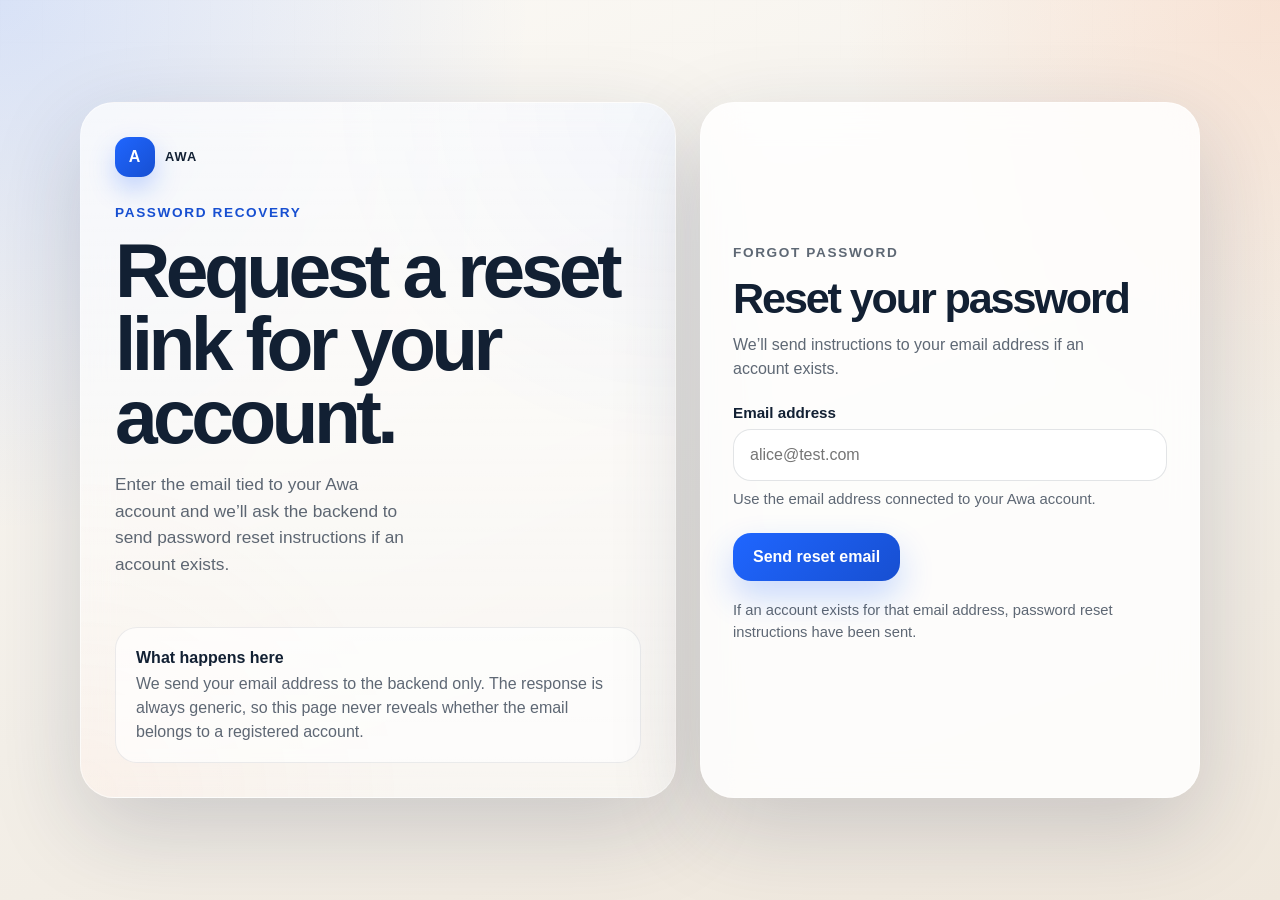
==== forgot-password.html @ 2331d87d "AWAWEB-101: forgot passsword impl" ====
<!DOCTYPE html>
<html lang="en">
<head>
  <meta charset="UTF-8" />
  <meta name="viewport" content="width=device-width, initial-scale=1.0" />
  <title>Awa - Forgot Password</title>
  <meta name="color-scheme" content="light" />
  <style>
    :root {
      --bg: #f3efe8;
      --surface: rgba(255, 255, 255, 0.84);
      --surface-strong: #ffffff;
      --text: #122033;
      --muted: rgba(18, 32, 51, 0.68);
      --line: rgba(18, 32, 51, 0.12);
      --accent: #1f66ff;
      --accent-deep: #174fd1;
      --success: #0b8f5a;
      --danger: #c0392b;
      --shadow: 0 30px 90px rgba(25, 40, 70, 0.18);
    }

    * { box-sizing: border-box; }
    html, body { min-height: 100%; }

    body {
      margin: 0;
      color: var(--text);
      font-family: "Space Grotesk", "Segoe UI", sans-serif;
      background:
        radial-gradient(circle at top left, rgba(31, 102, 255, 0.16), transparent 34%),
        radial-gradient(circle at top right, rgba(255, 139, 82, 0.16), transparent 28%),
        linear-gradient(160deg, #fcfaf6 0%, #f3efe8 55%, #efe7dc 100%);
    }

    body::before {
      content: "";
      position: fixed;
      inset: 0;
      pointer-events: none;
      background-image:
        linear-gradient(rgba(18, 32, 51, 0.035) 1px, transparent 1px),
        linear-gradient(90deg, rgba(18, 32, 51, 0.035) 1px, transparent 1px);
      background-size: 42px 42px;
      mask-image: linear-gradient(to bottom, rgba(0, 0, 0, 0.18), transparent 88%);
      opacity: 0.55;
    }

    a { color: inherit; }

    .shell {
      position: relative;
      min-height: 100vh;
      display: grid;
      place-items: center;
      padding: 28px 16px;
    }

    .page {
      width: min(1120px, 100%);
      display: grid;
      grid-template-columns: minmax(280px, 1fr) minmax(320px, 500px);
      gap: 24px;
      align-items: stretch;
    }

    .brand-panel,
    .form-panel {
      position: relative;
      overflow: hidden;
      border: 1px solid rgba(255, 255, 255, 0.48);
      box-shadow: var(--shadow);
      backdrop-filter: blur(18px);
    }

    .brand-panel {
      border-radius: 34px;
      padding: 34px;
      background:
        linear-gradient(180deg, rgba(255, 255, 255, 0.7), rgba(255, 255, 255, 0.5)),
        radial-gradient(circle at top right, rgba(31, 102, 255, 0.14), transparent 38%),
        radial-gradient(circle at bottom left, rgba(255, 139, 82, 0.12), transparent 36%);
      display: flex;
      flex-direction: column;
      justify-content: space-between;
      gap: 32px;
      min-height: 620px;
    }

    .brand {
      display: inline-flex;
      align-items: center;
      gap: 10px;
      font-weight: 700;
      letter-spacing: 0.08em;
      text-transform: uppercase;
      font-size: 0.8rem;
    }

    .brand-mark {
      width: 40px;
      height: 40px;
      border-radius: 14px;
      display: grid;
      place-items: center;
      color: #fff;
      background: linear-gradient(135deg, var(--accent), var(--accent-deep));
      box-shadow: 0 12px 26px rgba(31, 102, 255, 0.26);
      font-size: 1rem;
    }

    .brand-copy { max-width: 32rem; }

    .eyebrow {
      margin: 0 0 14px;
      color: var(--accent-deep);
      font-size: 0.85rem;
      font-weight: 700;
      letter-spacing: 0.12em;
      text-transform: uppercase;
    }

    h1, h2, p { margin-top: 0; }

    h1 {
      font-size: clamp(2.6rem, 6vw, 4.9rem);
      line-height: 0.95;
      letter-spacing: -0.06em;
      margin-bottom: 18px;
    }

    .lead {
      color: var(--muted);
      font-size: 1.08rem;
      line-height: 1.55;
      max-width: 32ch;
    }

    .panel-note {
      display: grid;
      gap: 12px;
      padding: 18px 18px 18px 20px;
      border-radius: 22px;
      background: rgba(255, 255, 255, 0.66);
      border: 1px solid rgba(18, 32, 51, 0.08);
      color: var(--muted);
      line-height: 1.5;
    }

    .panel-note strong {
      color: var(--text);
      display: block;
      margin-bottom: 2px;
    }

    .form-panel {
      border-radius: 34px;
      background: var(--surface);
      padding: 32px;
      display: flex;
      flex-direction: column;
      justify-content: center;
    }

    .form-card { display: grid; gap: 22px; }

    .heading { display: grid; gap: 10px; }

    .heading h2 {
      font-size: clamp(2rem, 4vw, 2.7rem);
      letter-spacing: -0.05em;
      margin-bottom: 0;
    }

    .heading p {
      color: var(--muted);
      line-height: 1.55;
      max-width: 44ch;
      margin-bottom: 0;
    }

    .status {
      display: none;
      padding: 14px 16px;
      border-radius: 18px;
      border: 1px solid transparent;
      line-height: 1.45;
    }

    .status[data-visible="true"] { display: block; }

    .status--error {
      color: var(--danger);
      background: rgba(192, 57, 43, 0.08);
      border-color: rgba(192, 57, 43, 0.18);
    }

    .status--success {
      color: var(--success);
      background: rgba(11, 143, 90, 0.09);
      border-color: rgba(11, 143, 90, 0.18);
    }

    .form { display: grid; gap: 16px; }

    .field { display: grid; gap: 8px; }

    label {
      font-size: 0.95rem;
      font-weight: 700;
    }

    input {
      width: 100%;
      border: 1px solid var(--line);
      border-radius: 18px;
      background: var(--surface-strong);
      padding: 16px;
      color: var(--text);
      font: inherit;
      font-size: 1rem;
      outline: none;
      transition: border-color 0.16s ease, box-shadow 0.16s ease;
    }

    input:focus {
      border-color: rgba(31, 102, 255, 0.42);
      box-shadow: 0 0 0 4px rgba(31, 102, 255, 0.12);
    }

    .helper {
      color: var(--muted);
      font-size: 0.93rem;
      line-height: 1.45;
    }

    .actions {
      display: flex;
      flex-wrap: wrap;
      gap: 12px;
      align-items: center;
      margin-top: 6px;
    }

    .button {
      border: 0;
      border-radius: 18px;
      padding: 15px 20px;
      font: inherit;
      font-weight: 700;
      cursor: pointer;
      transition: transform 0.16s ease, box-shadow 0.16s ease, opacity 0.16s ease;
    }

    .button:disabled {
      cursor: not-allowed;
      opacity: 0.65;
    }

    .button--primary {
      color: #fff;
      background: linear-gradient(135deg, var(--accent), var(--accent-deep));
      box-shadow: 0 16px 34px rgba(31, 102, 255, 0.24);
    }

    .button--primary:hover:not(:disabled),
    .button--primary:focus-visible:not(:disabled) {
      transform: translateY(-1px);
      box-shadow: 0 20px 42px rgba(31, 102, 255, 0.3);
    }

    .button--secondary {
      color: var(--text);
      background: rgba(255, 255, 255, 0.88);
      border: 1px solid var(--line);
      text-decoration: none;
      display: inline-flex;
      align-items: center;
      justify-content: center;
    }

    .button--secondary:hover,
    .button--secondary:focus-visible {
      transform: translateY(-1px);
    }

    .footer-note {
      margin-top: 2px;
      color: var(--muted);
      font-size: 0.92rem;
      line-height: 1.5;
    }

    .hidden { display: none !important; }

    @media (max-width: 940px) {
      .page { grid-template-columns: 1fr; }
      .brand-panel { min-height: auto; }
    }

    @media (max-width: 640px) {
      .shell { padding: 14px; }
      .brand-panel, .form-panel { border-radius: 28px; padding: 22px; }
      .brand-copy { max-width: none; }
      .actions { flex-direction: column; align-items: stretch; }
      .button, .button--secondary { width: 100%; }
    }
  </style>
</head>
<body>
  <main class="shell">
    <section class="page" aria-label="Forgot password page">
      <div class="brand-panel">
        <div>
          <div class="brand" aria-label="Awa">
            <span class="brand-mark">a</span>
            <span>Awa</span>
          </div>

          <div class="brand-copy" style="margin-top: 28px;">
            <p class="eyebrow">Password recovery</p>
            <h1>Request a reset link for your account.</h1>
            <p class="lead">
              Enter the email tied to your Awa account and we’ll ask the backend to
              send password reset instructions if an account exists.
            </p>
          </div>
        </div>

        <div class="panel-note" aria-label="Forgot password summary">
          <div>
            <strong>What happens here</strong>
            We send your email address to the backend only. The response is always
            generic, so this page never reveals whether the email belongs to a
            registered account.
          </div>
        </div>
      </div>

      <div class="form-panel">
        <div class="form-card">
          <div class="heading">
            <p class="eyebrow">Forgot password</p>
            <h2>Reset your password</h2>
            <p>We’ll send instructions to your email address if an account exists.</p>
          </div>

          <div class="status" id="status" role="status" aria-live="polite"></div>

          <form class="form" id="forgotForm" novalidate>
            <div class="field">
              <label for="email">Email address</label>
              <input id="email" name="email" type="email" autocomplete="email" inputmode="email" required placeholder="alice@test.com" />
              <div class="helper">Use the email address connected to your Awa account.</div>
            </div>

            <div class="actions">
              <button class="button button--primary" id="submitButton" type="submit">Send reset email</button>
              <a class="button button--secondary hidden" id="backButton" href="./index.html">Back to site</a>
            </div>

            <p class="footer-note" id="footerNote">
              If an account exists for that email address, password reset instructions will be sent.
            </p>
          </form>
        </div>
      </div>
    </section>
  </main>

  <script>
    (function () {
      const config = window.AWA_PASSWORD_RESET_CONFIG || window.AWA_AUTH_PAGES_CONFIG || {};
      const apiBaseUrl = config.apiBaseUrl || "";
      const forgotPasswordPath = config.forgotPasswordPath || "/api/auth/forgot-password";
      const endpoint = new URL(forgotPasswordPath, apiBaseUrl || window.location.origin).toString();
      const form = document.getElementById("forgotForm");
      const status = document.getElementById("status");
      const emailInput = document.getElementById("email");
      const submitButton = document.getElementById("submitButton");
      const footerNote = document.getElementById("footerNote");
      const backButton = document.getElementById("backButton");

      const successMessage = "If an account exists for that email address, password reset instructions have been sent.";

      if (config.siteUrl) {
        backButton.href = config.siteUrl;
        backButton.classList.remove("hidden");
      }

      function setFormEnabled(enabled) {
        emailInput.disabled = !enabled;
        submitButton.disabled = !enabled;
      }

      function showStatus(message, type) {
        status.textContent = message;
        status.className = "status status--" + type;
        status.dataset.visible = "true";
      }

      function clearStatus() {
        status.dataset.visible = "false";
        status.textContent = "";
        status.className = "status";
      }

      function validateEmail(email) {
        if (!email) {
          return "Enter your email address.";
        }

        if (!/^\S+@\S+\.\S+$/.test(email)) {
          return "Enter a valid email address.";
        }

        return "";
      }

      function resetView() {
        form.reset();
        setFormEnabled(true);
        submitButton.textContent = "Send reset email";
        footerNote.textContent = successMessage;
      }

      async function submitForgotPassword(event) {
        event.preventDefault();

        const email = emailInput.value.trim();
        const validationMessage = validateEmail(email);

        if (validationMessage) {
          showStatus(validationMessage, "error");
          return;
        }

        setFormEnabled(false);
        submitButton.textContent = "Sending...";
        clearStatus();

        try {
          const response = await fetch(endpoint, {
            method: "POST",
            headers: {
              "Content-Type": "application/json",
              Accept: "application/json",
            },
            body: JSON.stringify({ email: email }),
          });

          const contentType = response.headers.get("content-type") || "";
          const payload = contentType.includes("application/json") ? await response.json().catch(() => null) : null;

          if (!response.ok) {
            showStatus(payload?.message || payload?.error || mapErrorMessage(response.status), "error");
            setFormEnabled(true);
            submitButton.textContent = "Send reset email";
            return;
          }

          showStatus(payload?.message || successMessage, "success");
          footerNote.textContent = successMessage;
          submitButton.textContent = "Send another email";
          emailInput.value = "";
          emailInput.focus();
          setFormEnabled(true);
        } catch (error) {
          showStatus("We could not reach the server. Check your connection and try again.", "error");
          setFormEnabled(true);
          submitButton.textContent = "Send reset email";
        }
      }

      function mapErrorMessage(statusCode) {
        switch (statusCode) {
          case 400:
            return "Please check the email address and try again.";
          case 429:
            return "Too many requests were made. Please wait a moment and try again.";
          default:
            return "We could not send the reset email right now. Please try again.";
        }
      }

      emailInput.addEventListener("input", function () {
        if (status.dataset.visible === "true" && status.classList.contains("status--error")) {
          clearStatus();
        }
      });

      form.addEventListener("submit", submitForgotPassword);
      resetView();
    })();
  </script>
</body>
</html>
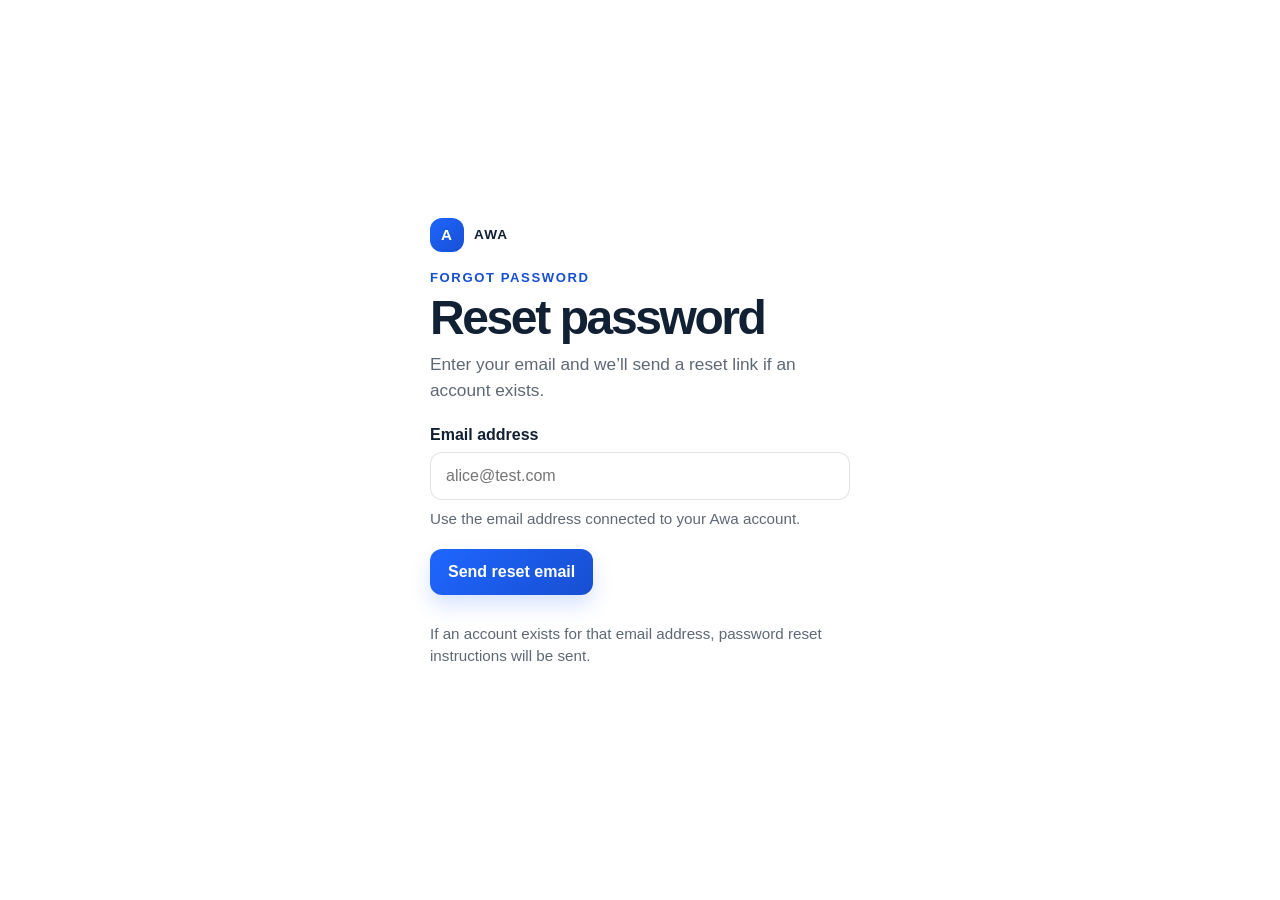
==== commit 0e9945e4: "AWA-100-02: update UI" ====
--- a/forgot-password.html
+++ b/forgot-password.html
@@ -7,9 +7,7 @@
   <meta name="color-scheme" content="light" />
   <style>
     :root {
-      --bg: #f3efe8;
-      --surface: rgba(255, 255, 255, 0.84);
-      --surface-strong: #ffffff;
+      --bg: #ffffff;
       --text: #122033;
       --muted: rgba(18, 32, 51, 0.68);
       --line: rgba(18, 32, 51, 0.12);
@@ -17,7 +15,7 @@
       --accent-deep: #174fd1;
       --success: #0b8f5a;
       --danger: #c0392b;
-      --shadow: 0 30px 90px rgba(25, 40, 70, 0.18);
+      --shadow: 0 18px 60px rgba(25, 40, 70, 0.12);
     }
 
     * { box-sizing: border-box; }
@@ -26,95 +24,49 @@
     body {
       margin: 0;
       color: var(--text);
-      font-family: "Space Grotesk", "Segoe UI", sans-serif;
-      background:
-        radial-gradient(circle at top left, rgba(31, 102, 255, 0.16), transparent 34%),
-        radial-gradient(circle at top right, rgba(255, 139, 82, 0.16), transparent 28%),
-        linear-gradient(160deg, #fcfaf6 0%, #f3efe8 55%, #efe7dc 100%);
-    }
-
-    body::before {
-      content: "";
-      position: fixed;
-      inset: 0;
-      pointer-events: none;
-      background-image:
-        linear-gradient(rgba(18, 32, 51, 0.035) 1px, transparent 1px),
-        linear-gradient(90deg, rgba(18, 32, 51, 0.035) 1px, transparent 1px);
-      background-size: 42px 42px;
-      mask-image: linear-gradient(to bottom, rgba(0, 0, 0, 0.18), transparent 88%);
-      opacity: 0.55;
+      font-family: "Darker Grotesque", "Segoe UI", sans-serif;
+      background: var(--bg);
     }
 
     a { color: inherit; }
 
     .shell {
-      position: relative;
       min-height: 100vh;
       display: grid;
       place-items: center;
-      padding: 28px 16px;
+      padding: 40px 16px;
     }
 
     .page {
-      width: min(1120px, 100%);
-      display: grid;
-      grid-template-columns: minmax(280px, 1fr) minmax(320px, 500px);
-      gap: 24px;
-      align-items: stretch;
-    }
-
-    .brand-panel,
-    .form-panel {
-      position: relative;
-      overflow: hidden;
-      border: 1px solid rgba(255, 255, 255, 0.48);
-      box-shadow: var(--shadow);
-      backdrop-filter: blur(18px);
-    }
-
-    .brand-panel {
-      border-radius: 34px;
-      padding: 34px;
-      background:
-        linear-gradient(180deg, rgba(255, 255, 255, 0.7), rgba(255, 255, 255, 0.5)),
-        radial-gradient(circle at top right, rgba(31, 102, 255, 0.14), transparent 38%),
-        radial-gradient(circle at bottom left, rgba(255, 139, 82, 0.12), transparent 36%);
-      display: flex;
-      flex-direction: column;
-      justify-content: space-between;
-      gap: 32px;
-      min-height: 620px;
+      width: min(100%, 420px);
     }
 
     .brand {
       display: inline-flex;
       align-items: center;
       gap: 10px;
+      margin-bottom: 18px;
       font-weight: 700;
       letter-spacing: 0.08em;
       text-transform: uppercase;
-      font-size: 0.8rem;
+      font-size: 0.85rem;
     }
 
     .brand-mark {
-      width: 40px;
-      height: 40px;
-      border-radius: 14px;
+      width: 34px;
+      height: 34px;
+      border-radius: 12px;
       display: grid;
       place-items: center;
       color: #fff;
       background: linear-gradient(135deg, var(--accent), var(--accent-deep));
-      box-shadow: 0 12px 26px rgba(31, 102, 255, 0.26);
-      font-size: 1rem;
-    }
-
-    .brand-copy { max-width: 32rem; }
+      font-size: 0.95rem;
+    }
 
     .eyebrow {
-      margin: 0 0 14px;
+      margin: 0 0 10px;
       color: var(--accent-deep);
-      font-size: 0.85rem;
+      font-size: 0.82rem;
       font-weight: 700;
       letter-spacing: 0.12em;
       text-transform: uppercase;
@@ -123,68 +75,26 @@
     h1, h2, p { margin-top: 0; }
 
     h1 {
-      font-size: clamp(2.6rem, 6vw, 4.9rem);
+      font-size: clamp(2.2rem, 7vw, 3rem);
       line-height: 0.95;
-      letter-spacing: -0.06em;
-      margin-bottom: 18px;
+      letter-spacing: -0.05em;
+      margin-bottom: 12px;
     }
 
     .lead {
+      margin-bottom: 22px;
       color: var(--muted);
       font-size: 1.08rem;
-      line-height: 1.55;
-      max-width: 32ch;
-    }
-
-    .panel-note {
-      display: grid;
-      gap: 12px;
-      padding: 18px 18px 18px 20px;
-      border-radius: 22px;
-      background: rgba(255, 255, 255, 0.66);
-      border: 1px solid rgba(18, 32, 51, 0.08);
-      color: var(--muted);
       line-height: 1.5;
-    }
-
-    .panel-note strong {
-      color: var(--text);
-      display: block;
-      margin-bottom: 2px;
-    }
-
-    .form-panel {
-      border-radius: 34px;
-      background: var(--surface);
-      padding: 32px;
-      display: flex;
-      flex-direction: column;
-      justify-content: center;
-    }
-
-    .form-card { display: grid; gap: 22px; }
-
-    .heading { display: grid; gap: 10px; }
-
-    .heading h2 {
-      font-size: clamp(2rem, 4vw, 2.7rem);
-      letter-spacing: -0.05em;
-      margin-bottom: 0;
-    }
-
-    .heading p {
-      color: var(--muted);
-      line-height: 1.55;
-      max-width: 44ch;
-      margin-bottom: 0;
     }
 
     .status {
       display: none;
-      padding: 14px 16px;
-      border-radius: 18px;
+      padding: 12px 14px;
+      border-radius: 14px;
       border: 1px solid transparent;
       line-height: 1.45;
+      margin-bottom: 16px;
     }
 
     .status[data-visible="true"] { display: block; }
@@ -192,30 +102,36 @@
     .status--error {
       color: var(--danger);
       background: rgba(192, 57, 43, 0.08);
-      border-color: rgba(192, 57, 43, 0.18);
+      border-color: rgba(192, 57, 43, 0.16);
     }
 
     .status--success {
       color: var(--success);
       background: rgba(11, 143, 90, 0.09);
-      border-color: rgba(11, 143, 90, 0.18);
-    }
-
-    .form { display: grid; gap: 16px; }
-
-    .field { display: grid; gap: 8px; }
+      border-color: rgba(11, 143, 90, 0.16);
+    }
+
+    .form {
+      display: grid;
+      gap: 14px;
+    }
+
+    .field {
+      display: grid;
+      gap: 8px;
+    }
 
     label {
-      font-size: 0.95rem;
+      font-size: 1rem;
       font-weight: 700;
     }
 
     input {
       width: 100%;
       border: 1px solid var(--line);
-      border-radius: 18px;
-      background: var(--surface-strong);
-      padding: 16px;
+      border-radius: 12px;
+      background: #fff;
+      padding: 14px 15px;
       color: var(--text);
       font: inherit;
       font-size: 1rem;
@@ -225,13 +141,13 @@
 
     input:focus {
       border-color: rgba(31, 102, 255, 0.42);
-      box-shadow: 0 0 0 4px rgba(31, 102, 255, 0.12);
+      box-shadow: 0 0 0 4px rgba(31, 102, 255, 0.1);
     }
 
     .helper {
       color: var(--muted);
-      font-size: 0.93rem;
-      line-height: 1.45;
+      font-size: 0.95rem;
+      line-height: 1.4;
     }
 
     .actions {
@@ -244,8 +160,8 @@
 
     .button {
       border: 0;
-      border-radius: 18px;
-      padding: 15px 20px;
+      border-radius: 12px;
+      padding: 14px 18px;
       font: inherit;
       font-weight: 700;
       cursor: pointer;
@@ -260,117 +176,70 @@
     .button--primary {
       color: #fff;
       background: linear-gradient(135deg, var(--accent), var(--accent-deep));
-      box-shadow: 0 16px 34px rgba(31, 102, 255, 0.24);
+      box-shadow: 0 10px 20px rgba(31, 102, 255, 0.18);
     }
 
     .button--primary:hover:not(:disabled),
     .button--primary:focus-visible:not(:disabled) {
       transform: translateY(-1px);
-      box-shadow: 0 20px 42px rgba(31, 102, 255, 0.3);
-    }
-
-    .button--secondary {
-      color: var(--text);
-      background: rgba(255, 255, 255, 0.88);
-      border: 1px solid var(--line);
-      text-decoration: none;
-      display: inline-flex;
-      align-items: center;
-      justify-content: center;
-    }
-
-    .button--secondary:hover,
-    .button--secondary:focus-visible {
-      transform: translateY(-1px);
     }
 
     .footer-note {
-      margin-top: 2px;
+      margin-top: 14px;
       color: var(--muted);
-      font-size: 0.92rem;
-      line-height: 1.5;
+      font-size: 0.95rem;
+      line-height: 1.45;
     }
 
     .hidden { display: none !important; }
 
-    @media (max-width: 940px) {
-      .page { grid-template-columns: 1fr; }
-      .brand-panel { min-height: auto; }
-    }
-
-    @media (max-width: 640px) {
-      .shell { padding: 14px; }
-      .brand-panel, .form-panel { border-radius: 28px; padding: 22px; }
-      .brand-copy { max-width: none; }
-      .actions { flex-direction: column; align-items: stretch; }
-      .button, .button--secondary { width: 100%; }
+    @media (max-width: 520px) {
+      .actions {
+        flex-direction: column;
+        align-items: stretch;
+      }
+
+      .button {
+        width: 100%;
+      }
     }
   </style>
 </head>
 <body>
   <main class="shell">
     <section class="page" aria-label="Forgot password page">
-      <div class="brand-panel">
-        <div>
-          <div class="brand" aria-label="Awa">
-            <span class="brand-mark">a</span>
-            <span>Awa</span>
-          </div>
-
-          <div class="brand-copy" style="margin-top: 28px;">
-            <p class="eyebrow">Password recovery</p>
-            <h1>Request a reset link for your account.</h1>
-            <p class="lead">
-              Enter the email tied to your Awa account and we’ll ask the backend to
-              send password reset instructions if an account exists.
-            </p>
-          </div>
+      <div class="brand" aria-label="Awa">
+        <span class="brand-mark">a</span>
+        <span>Awa</span>
+      </div>
+
+      <p class="eyebrow">Forgot password</p>
+      <h1>Reset password</h1>
+      <p class="lead">Enter your email and we’ll send a reset link if an account exists.</p>
+
+      <div class="status" id="status" role="status" aria-live="polite"></div>
+
+      <form class="form" id="forgotForm" novalidate>
+        <div class="field">
+          <label for="email">Email address</label>
+          <input id="email" name="email" type="email" autocomplete="email" inputmode="email" required placeholder="alice@test.com" />
+          <div class="helper">Use the email address connected to your Awa account.</div>
         </div>
 
-        <div class="panel-note" aria-label="Forgot password summary">
-          <div>
-            <strong>What happens here</strong>
-            We send your email address to the backend only. The response is always
-            generic, so this page never reveals whether the email belongs to a
-            registered account.
-          </div>
+        <div class="actions">
+          <button class="button button--primary" id="submitButton" type="submit">Send reset email</button>
         </div>
-      </div>
-
-      <div class="form-panel">
-        <div class="form-card">
-          <div class="heading">
-            <p class="eyebrow">Forgot password</p>
-            <h2>Reset your password</h2>
-            <p>We’ll send instructions to your email address if an account exists.</p>
-          </div>
-
-          <div class="status" id="status" role="status" aria-live="polite"></div>
-
-          <form class="form" id="forgotForm" novalidate>
-            <div class="field">
-              <label for="email">Email address</label>
-              <input id="email" name="email" type="email" autocomplete="email" inputmode="email" required placeholder="alice@test.com" />
-              <div class="helper">Use the email address connected to your Awa account.</div>
-            </div>
-
-            <div class="actions">
-              <button class="button button--primary" id="submitButton" type="submit">Send reset email</button>
-              <a class="button button--secondary hidden" id="backButton" href="./index.html">Back to site</a>
-            </div>
-
-            <p class="footer-note" id="footerNote">
-              If an account exists for that email address, password reset instructions will be sent.
-            </p>
-          </form>
-        </div>
-      </div>
+
+        <p class="footer-note" id="footerNote">
+          If an account exists for that email address, password reset instructions will be sent.
+        </p>
+      </form>
     </section>
   </main>
 
   <script>
     (function () {
-      const config = window.AWA_PASSWORD_RESET_CONFIG || window.AWA_AUTH_PAGES_CONFIG || {};
+      const config = window.AWA_AUTH_PAGES_CONFIG || window.AWA_PASSWORD_RESET_CONFIG || {};
       const apiBaseUrl = config.apiBaseUrl || "";
       const forgotPasswordPath = config.forgotPasswordPath || "/api/auth/forgot-password";
       const endpoint = new URL(forgotPasswordPath, apiBaseUrl || window.location.origin).toString();
@@ -379,14 +248,8 @@
       const emailInput = document.getElementById("email");
       const submitButton = document.getElementById("submitButton");
       const footerNote = document.getElementById("footerNote");
-      const backButton = document.getElementById("backButton");
 
       const successMessage = "If an account exists for that email address, password reset instructions have been sent.";
-
-      if (config.siteUrl) {
-        backButton.href = config.siteUrl;
-        backButton.classList.remove("hidden");
-      }
 
       function setFormEnabled(enabled) {
         emailInput.disabled = !enabled;
@@ -415,13 +278,6 @@
         }
 
         return "";
-      }
-
-      function resetView() {
-        form.reset();
-        setFormEnabled(true);
-        submitButton.textContent = "Send reset email";
-        footerNote.textContent = successMessage;
       }
 
       async function submitForgotPassword(event) {
@@ -490,7 +346,7 @@
       });
 
       form.addEventListener("submit", submitForgotPassword);
-      resetView();
+      setFormEnabled(true);
     })();
   </script>
 </body>
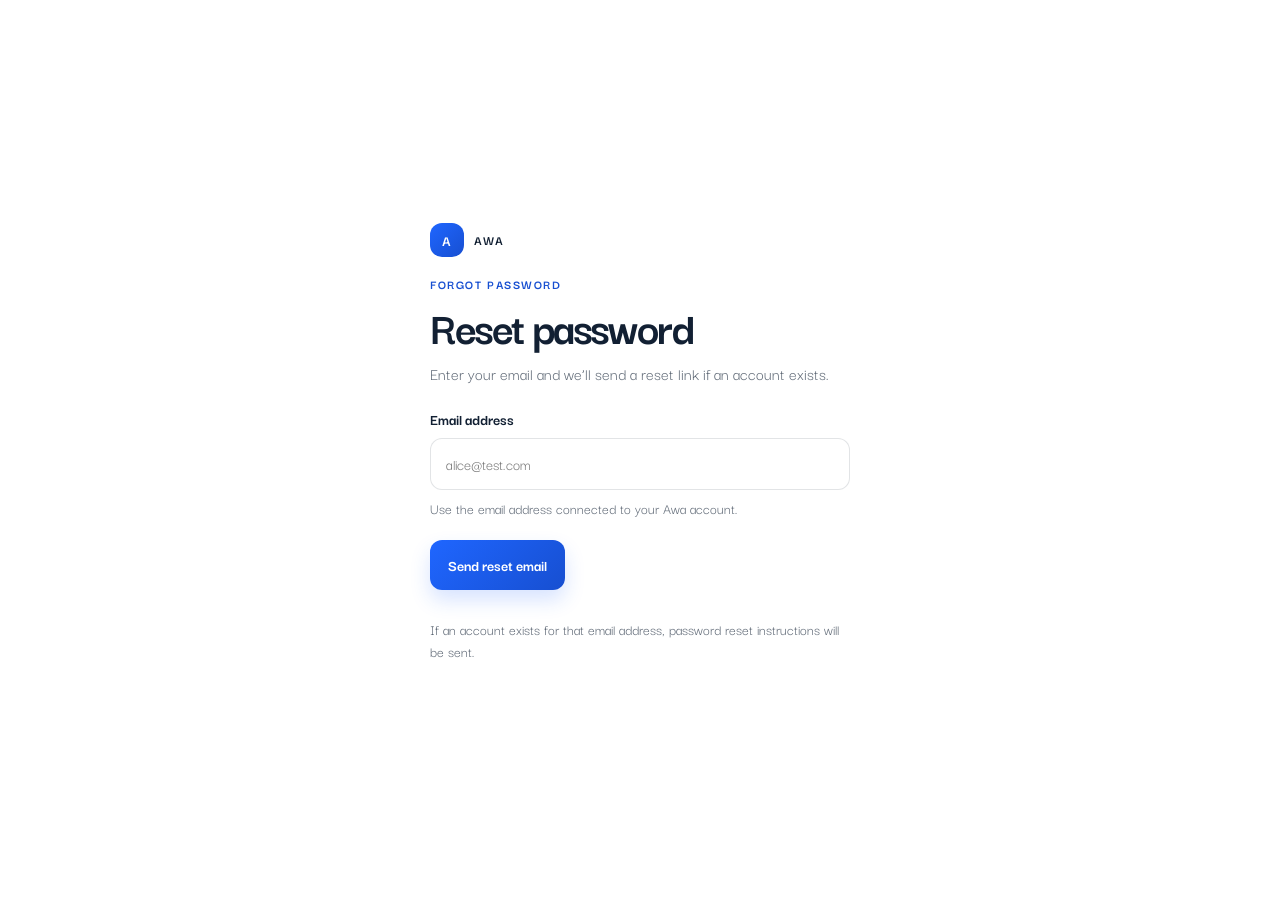
==== commit c4b4661f: "jjjj" ====
--- a/forgot-password.html
+++ b/forgot-password.html
@@ -5,6 +5,7 @@
   <meta name="viewport" content="width=device-width, initial-scale=1.0" />
   <title>Awa - Forgot Password</title>
   <meta name="color-scheme" content="light" />
+  <link rel="stylesheet" href="styles/typography.css" />
   <style>
     :root {
       --bg: #ffffff;
@@ -24,7 +25,7 @@
     body {
       margin: 0;
       color: var(--text);
-      font-family: "Darker Grotesque", "Segoe UI", sans-serif;
+      font-family: var(--font-body);
       background: var(--bg);
     }
 
@@ -350,4 +351,4 @@
     })();
   </script>
 </body>
-</html>+</html>
--- a/styles/typography.css
+++ b/styles/typography.css
@@ -0,0 +1,14 @@
+@import url("https://fonts.googleapis.com/css2?family=Darker+Grotesque:wght@400;500;600;700;800&display=swap");
+
+@font-face {
+  font-family: "Awa Display";
+  src: url("../assets/images/font/GulfsDisplay-Expanded.woff2") format("woff2");
+  font-display: swap;
+  font-style: normal;
+  font-weight: 400 900;
+}
+
+:root {
+  --font-body: "Darker Grotesque", "Segoe UI", Arial, sans-serif;
+  --font-display: "Awa Display", "Arial Black", Impact, sans-serif;
+}
